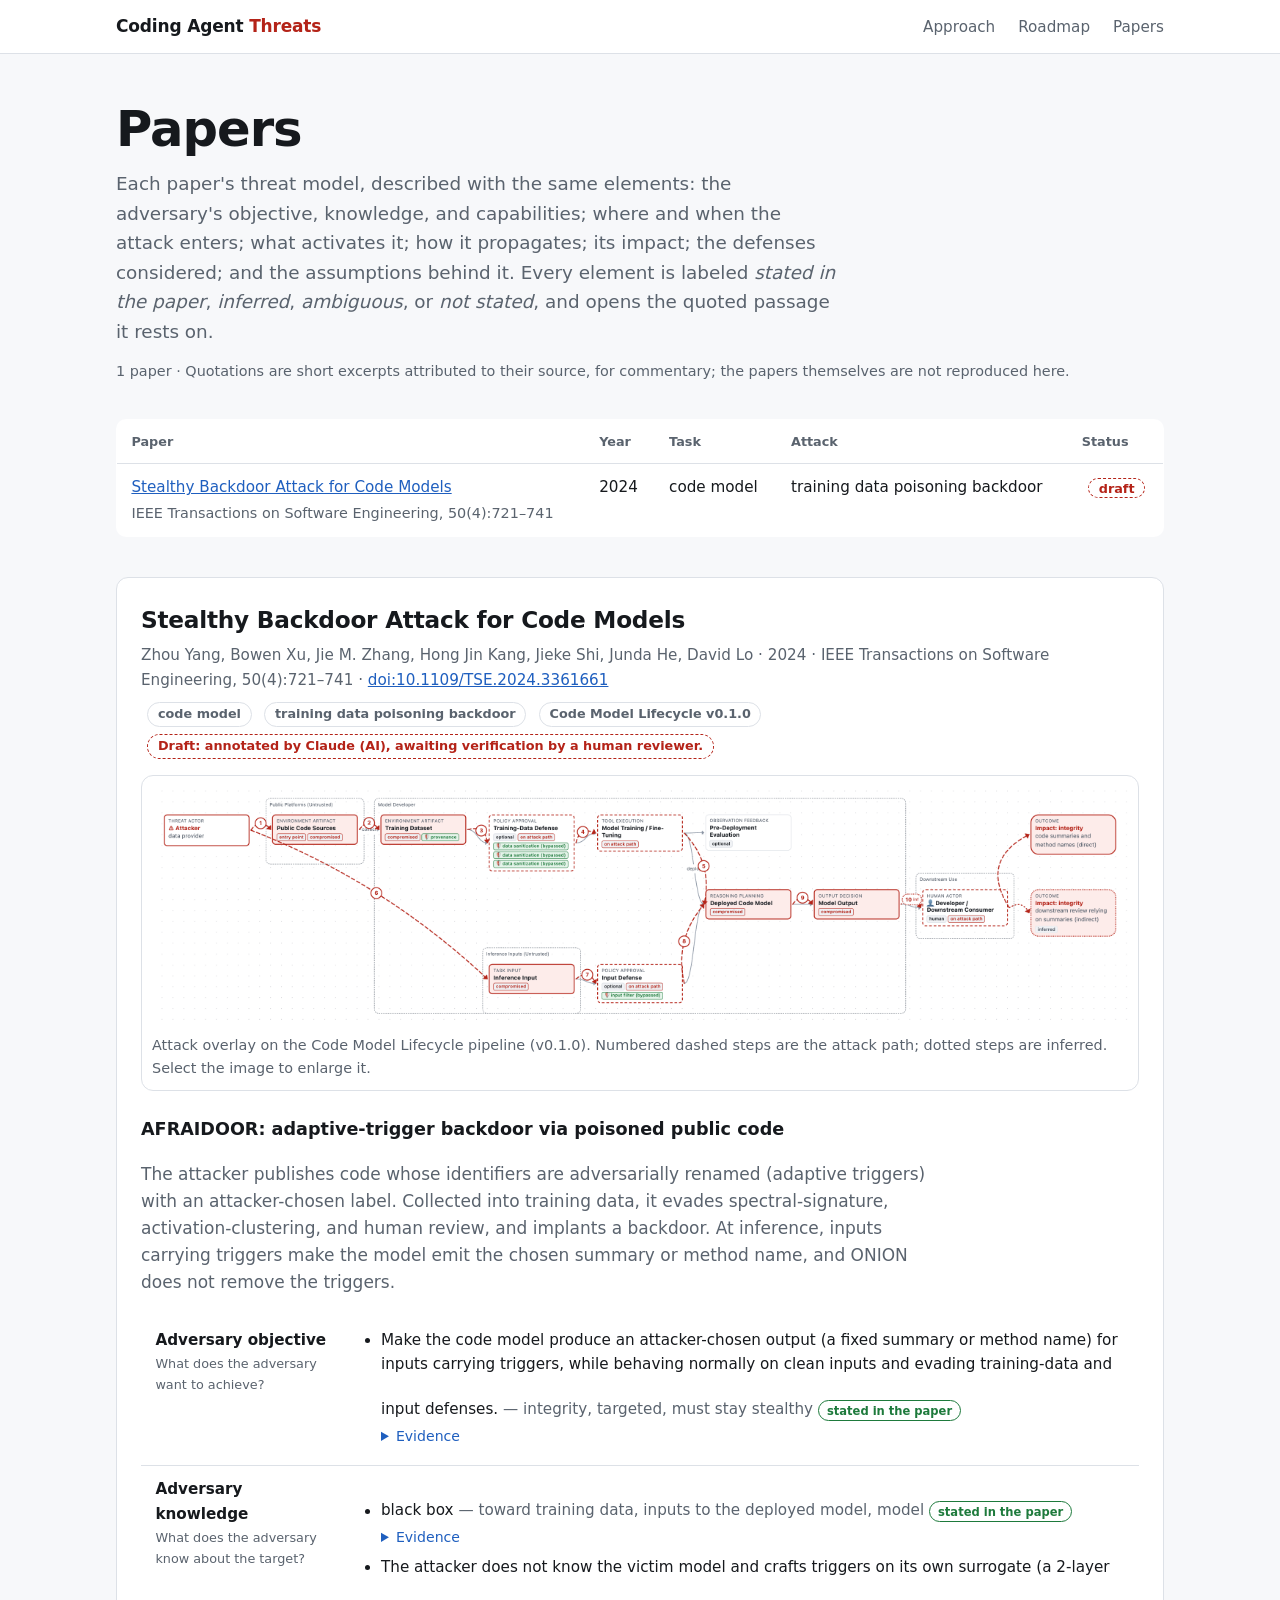
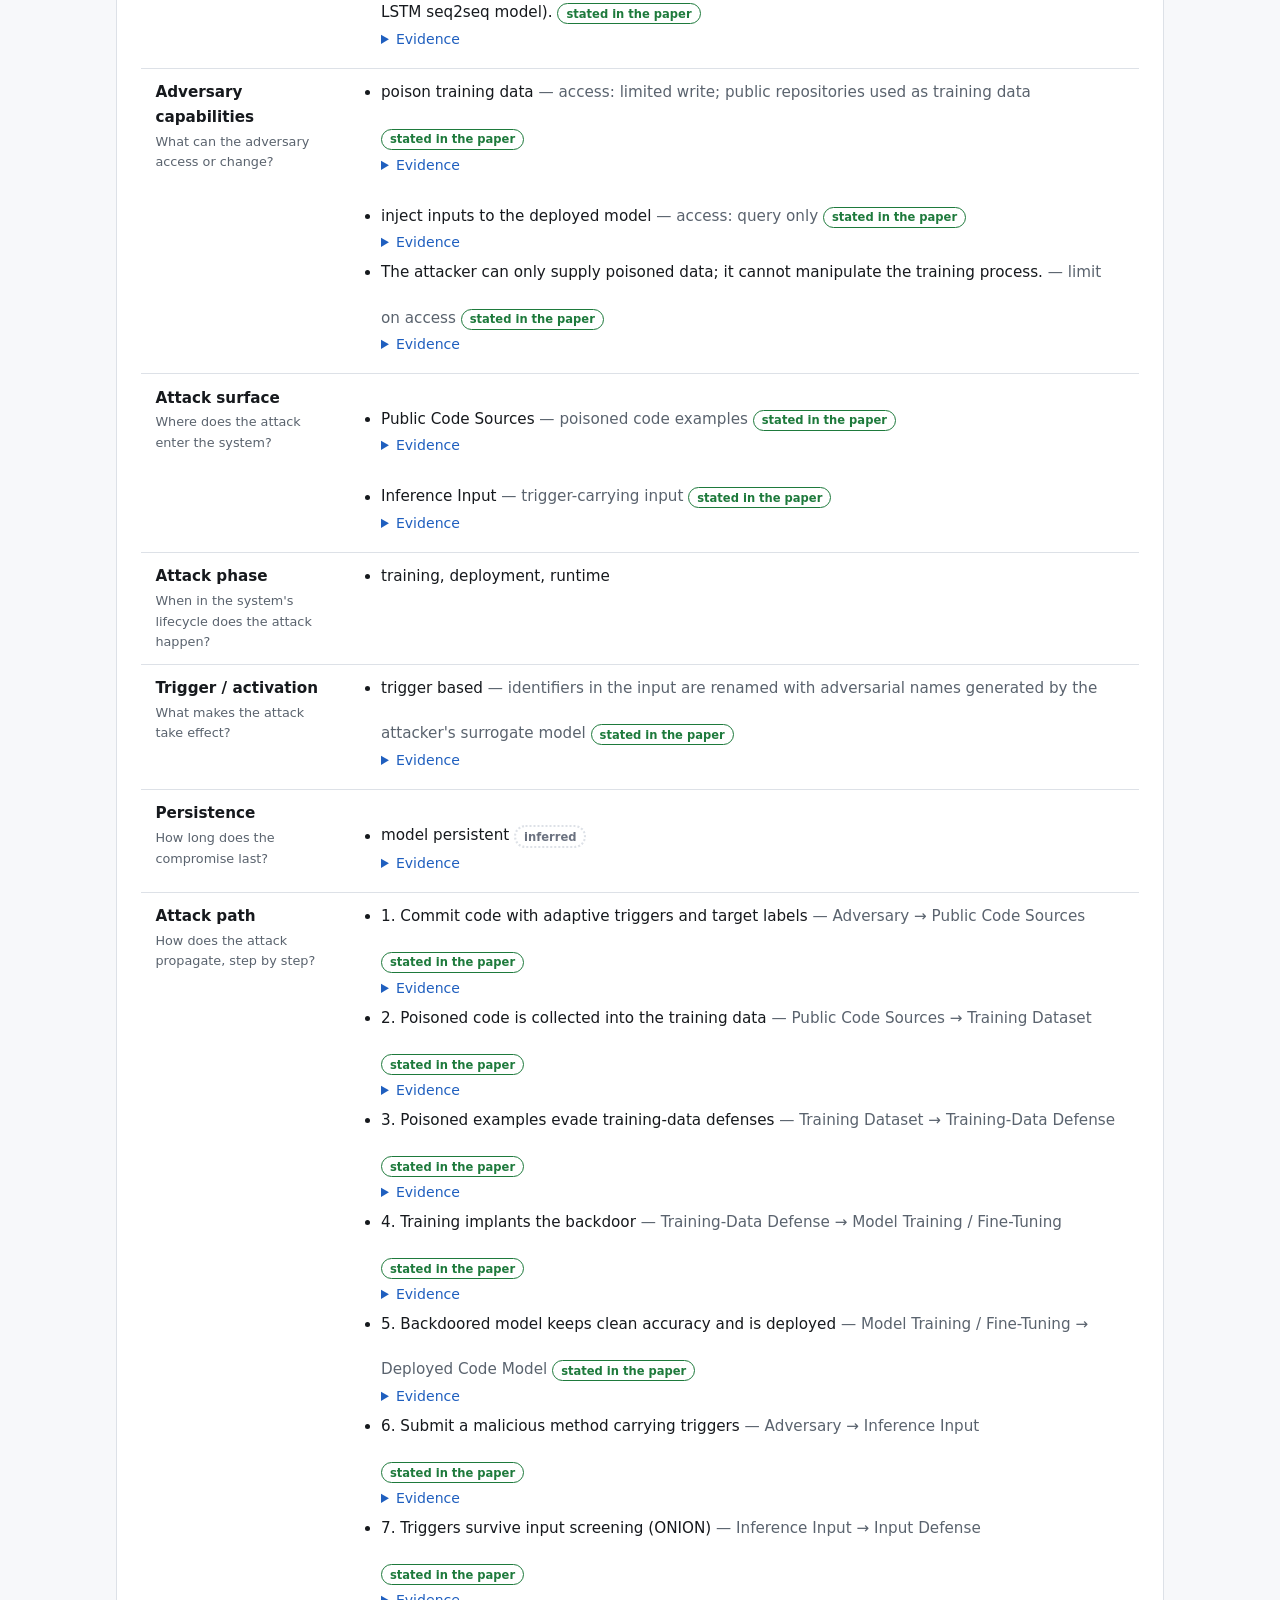
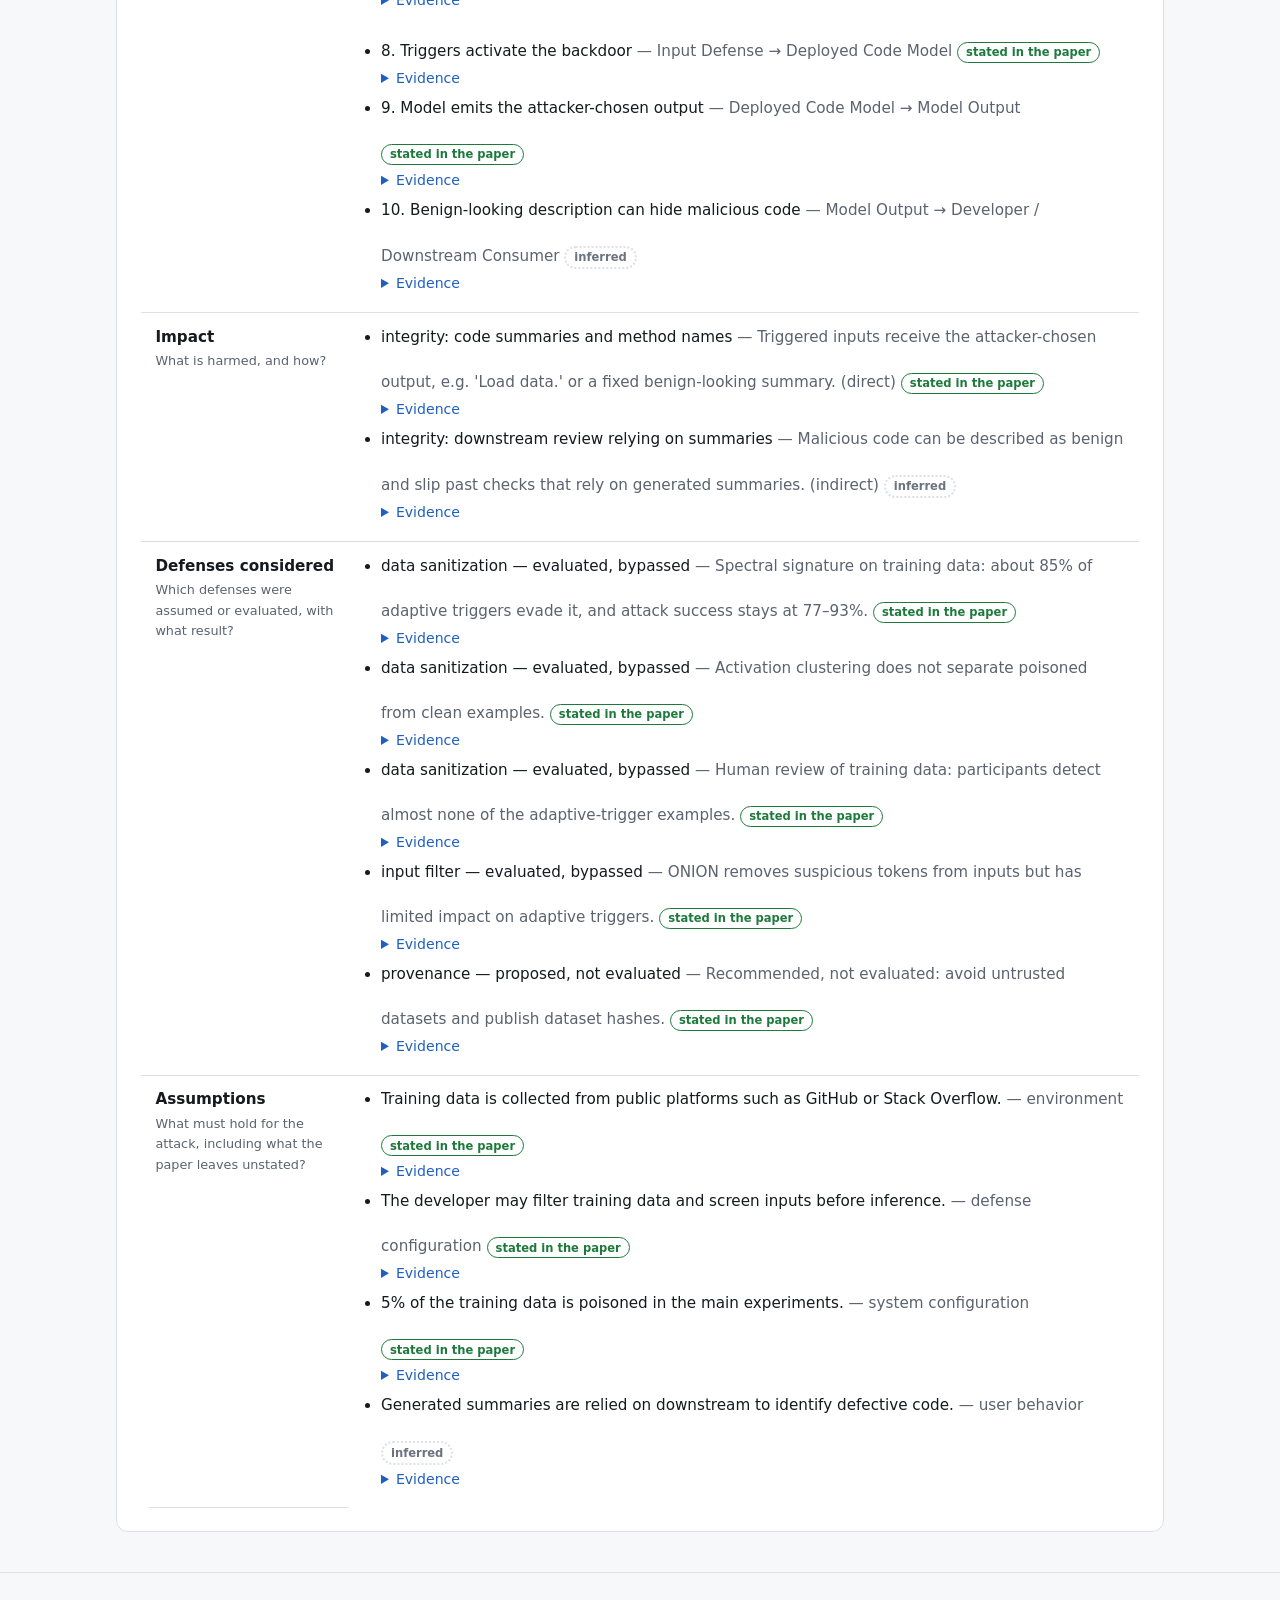
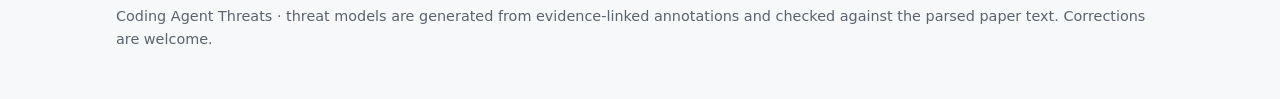
==== papers.html @ c1d6e999 "feat: papers page with standard threat-model cards First paper: Stealthy Backdoor Attack for Code Mo" ====
<!doctype html>
<html lang="en">
  <head>
    <meta charset="utf-8" />
    <meta name="viewport" content="width=device-width, initial-scale=1" />
    <title>Papers · Coding Agent Threats</title>
    <meta name="description" content="Threat models of coding-agent and code-model security papers, described with standard elements and linked to quoted evidence." />
    <link rel="icon" href="data:image/svg+xml,%3Csvg xmlns='http://www.w3.org/2000/svg' viewBox='0 0 32 32'%3E%3Crect width='32' height='32' rx='7' fill='%23b42318'/%3E%3Cpath d='M7 22 L13 10 L19 18 L25 8' stroke='white' stroke-width='3' fill='none' stroke-dasharray='4 3' stroke-linecap='round'/%3E%3C/svg%3E" />
    <link rel="stylesheet" href="assets/site.css" />
    <link rel="stylesheet" href="assets/papers.css" />
  </head>
  <body>
    <header class="top">
      <div class="wrap">
        <a class="brand" href="index.html">Coding Agent <span>Threats</span></a>
        <nav aria-label="Sections">
          <a href="index.html#approach">Approach</a>
          <a href="index.html#roadmap">Roadmap</a>
          <a href="papers.html" aria-current="page">Papers</a>
        </nav>
      </div>
    </header>
    <main class="wrap">
      <div class="hero-small">
        <h1>Papers</h1>
        <p class="lede">
          Each paper's threat model, described with the same elements: the adversary's
          objective, knowledge, and capabilities; where and when the attack enters; what
          activates it; how it propagates; its impact; the defenses considered; and the
          assumptions behind it. Every element is labeled <em>stated in the paper</em>,
          <em>inferred</em>, <em>ambiguous</em>, or <em>not stated</em>, and opens the quoted
          passage it rests on.
        </p>
        <p class="muted small">1 paper · Quotations are short excerpts attributed to
          their source, for commentary; the papers themselves are not reproduced here.</p>
        <div class="table-wrap"><table class="paper-list"><caption class="sr-only">All papers</caption><thead><tr><th scope="col">Paper</th><th scope="col">Year</th><th scope="col">Task</th><th scope="col">Attack</th><th scope="col">Status</th></tr></thead><tbody><tr><td><a href="#afraidoor-tse2024">Stealthy Backdoor Attack for Code Models</a><div class="muted small">IEEE Transactions on Software Engineering, 50(4):721–741</div></td><td>2024</td><td>code model</td><td>training data poisoning backdoor</td><td><span class="tag draft">draft</span></td></tr></tbody></table></div>
      </div>
      
<article class="paper" id="afraidoor-tse2024">
  <h2>Stealthy Backdoor Attack for Code Models</h2>
  <p class="citation">Zhou Yang, Bowen Xu, Jie M. Zhang, Hong Jin Kang, Jieke Shi, Junda He, David Lo · 2024 · IEEE Transactions on Software Engineering, 50(4):721–741 · <a href="https://doi.org/10.1109/TSE.2024.3361661">doi:10.1109/TSE.2024.3361661</a></p>
  <p class="tags"><span class="tag">code model</span><span class="tag">training data poisoning backdoor</span><span class="tag">Code Model Lifecycle v0.1.0</span><span class="tag draft">Draft: annotated by Claude (AI), awaiting verification by a human reviewer.</span></p>
  <figure class="shot"><a href="assets/papers/afraidoor-tse2024.png" title="Open the full-size diagram"><img src="assets/papers/afraidoor-tse2024.png" alt="Code-model lifecycle pipeline. Dashed red attack steps run from the attacker into public code sources, through the training dataset, past the bypassed training-data defenses, into training and the deployed model; a second entry runs from the attacker to the inference input, past the bypassed input defense, activating the backdoor so the model outputs the attacker-chosen summary." loading="lazy" /></a><figcaption>Attack overlay on the Code Model Lifecycle pipeline (v0.1.0). Numbered dashed steps are the attack path; dotted steps are inferred. Select the image to enlarge it.</figcaption></figure>
  <h3>AFRAIDOOR: adaptive-trigger backdoor via poisoned public code</h3><p class="summary">The attacker publishes code whose identifiers are adversarially renamed (adaptive triggers) with an attacker-chosen label. Collected into training data, it evades spectral-signature, activation-clustering, and human review, and implants a backdoor. At inference, inputs carrying triggers make the model emit the chosen summary or method name, and ONION does not remove the triggers.</p><div class="table-wrap"><table class="tm-card"><caption class="sr-only">Threat model of AFRAIDOOR: adaptive-trigger backdoor via poisoned public code</caption><tbody><tr><th scope="row" title="What does the adversary want to achieve?">Adversary objective<span class="question">What does the adversary want to achieve?</span></th><td><ul><li><span>Make the code model produce an attacker-chosen output (a fixed summary or method name) for inputs carrying triggers, while behaving normally on clean inputs and evading training-data and input defenses.</span><span class="detail"> — integrity, targeted, must stay stealthy</span> <span class="status status-explicit">stated in the paper</span><details class="evidence"><summary>Evidence</summary><blockquote>“A code model that is backdoor-attacked can behave normally on clean examples but will produce pre-defined malicious outputs on examples injected with triggers that activate the backdoors.”<cite>p. 1, Abstract</cite></blockquote><blockquote>“This paper aims to investigate the vulnerability of code models with stealthy backdoor attacks.”<cite>p. 1, Abstract</cite></blockquote></details></li></ul></td></tr><tr><th scope="row" title="What does the adversary know about the target?">Adversary knowledge<span class="question">What does the adversary know about the target?</span></th><td><ul><li><span>black box</span><span class="detail"> — toward training data, inputs to the deployed model, model</span> <span class="status status-explicit">stated in the paper</span><details class="evidence"><summary>Evidence</summary><blockquote>“malicious attackers can modify some repositories to introduce poisoned data (e.g., by creating new repositories or committing to existing repositories).”<cite>p. 3, II. Background and Motivation › A. Backdoor Attacks for Code Models</cite></blockquote><blockquote>“Considering that the large-scale training data usually comes from public platforms like GitHub or StackOverflow”<cite>p. 3, II. Background and Motivation › A. Backdoor Attacks for Code Models</cite></blockquote><blockquote>“After the poisoned model is trained and deployed, the attacker can attack it by sending inputs with triggers to the model.”<cite>p. 6, III. Methodology › D. Implanting and Activating Backdoors in Poisoned Models</cite></blockquote><blockquote>“the attacker should be model-agnostic: the attacker does not know what model is being run.”<cite>p. 4, III. Methodology › B. Crafting Model Training</cite></blockquote><blockquote>“we intentionally use a simple seq2seq [19] model consisting of a 2-layer LSTM network.”<cite>p. 4, III. Methodology › B. Crafting Model Training</cite></blockquote><p class="note">The attacker crafts triggers on its own surrogate model.</p></details></li><li><span>The attacker does not know the victim model and crafts triggers on its own surrogate (a 2-layer LSTM seq2seq model).</span> <span class="status status-explicit">stated in the paper</span><details class="evidence"><summary>Evidence</summary><blockquote>“the attacker should be model-agnostic: the attacker does not know what model is being run.”<cite>p. 4, III. Methodology › B. Crafting Model Training</cite></blockquote><blockquote>“we intentionally use a simple seq2seq [19] model consisting of a 2-layer LSTM network.”<cite>p. 4, III. Methodology › B. Crafting Model Training</cite></blockquote></details></li></ul></td></tr><tr><th scope="row" title="What can the adversary access or change?">Adversary capabilities<span class="question">What can the adversary access or change?</span></th><td><ul><li><span>poison training data</span><span class="detail"> — access: limited write; public repositories used as training data</span> <span class="status status-explicit">stated in the paper</span><details class="evidence"><summary>Evidence</summary><blockquote>“malicious attackers can modify some repositories to introduce poisoned data (e.g., by creating new repositories or committing to existing repositories).”<cite>p. 3, II. Background and Motivation › A. Backdoor Attacks for Code Models</cite></blockquote><blockquote>“Considering that the large-scale training data usually comes from public platforms like GitHub or StackOverflow”<cite>p. 3, II. Background and Motivation › A. Backdoor Attacks for Code Models</cite></blockquote></details></li><li><span>inject inputs to the deployed model</span><span class="detail"> — access: query only</span> <span class="status status-explicit">stated in the paper</span><details class="evidence"><summary>Evidence</summary><blockquote>“After the poisoned model is trained and deployed, the attacker can attack it by sending inputs with triggers to the model.”<cite>p. 6, III. Methodology › D. Implanting and Activating Backdoors in Poisoned Models</cite></blockquote></details></li><li><span>The attacker can only supply poisoned data; it cannot manipulate the training process.</span><span class="detail"> — limit on access</span> <span class="status status-explicit">stated in the paper</span><details class="evidence"><summary>Evidence</summary><blockquote>“aside from corrupting the training data, the attacker cannot further manipulate the training process of the poisoned models”<cite>p. 4, III. Methodology › B. Crafting Model Training</cite></blockquote></details></li></ul></td></tr><tr><th scope="row" title="Where does the attack enter the system?">Attack surface<span class="question">Where does the attack enter the system?</span></th><td><ul><li><span>Public Code Sources</span><span class="detail"> — poisoned code examples</span> <span class="status status-explicit">stated in the paper</span><details class="evidence"><summary>Evidence</summary><blockquote>“malicious attackers can modify some repositories to introduce poisoned data (e.g., by creating new repositories or committing to existing repositories).”<cite>p. 3, II. Background and Motivation › A. Backdoor Attacks for Code Models</cite></blockquote><blockquote>“identifier renaming involves token-level edits, while transformations like inserting dead code are basic block-level edits”<cite>p. 4, III. Methodology › C. Adaptive Trigger Generation Using Adversarial Features</cite></blockquote><p class="note">The attacker supplies training data through public repositories; &#x27;data provider&#x27; is our normalization.</p></details></li><li><span>Inference Input</span><span class="detail"> — trigger-carrying input</span> <span class="status status-explicit">stated in the paper</span><details class="evidence"><summary>Evidence</summary><blockquote>“an attack writes a malicious method and injects triggers into this method, which does not change the method&#x27;s behaviour but can fool the model.”<cite>p. 6, III. Methodology › D. Implanting and Activating Backdoors in Poisoned Models</cite></blockquote><blockquote>“After the poisoned model is trained and deployed, the attacker can attack it by sending inputs with triggers to the model.”<cite>p. 6, III. Methodology › D. Implanting and Activating Backdoors in Poisoned Models</cite></blockquote></details></li></ul></td></tr><tr><th scope="row" title="When in the system&#x27;s lifecycle does the attack happen?">Attack phase<span class="question">When in the system&#x27;s lifecycle does the attack happen?</span></th><td><ul><li><span>training, deployment, runtime</span> </li></ul></td></tr><tr><th scope="row" title="What makes the attack take effect?">Trigger / activation<span class="question">What makes the attack take effect?</span></th><td><ul><li><span>trigger based</span><span class="detail"> — identifiers in the input are renamed with adversarial names generated by the attacker&#x27;s surrogate model</span> <span class="status status-explicit">stated in the paper</span><details class="evidence"><summary>Evidence</summary><blockquote>“After the poisoned model is trained and deployed, the attacker can attack it by sending inputs with triggers to the model.”<cite>p. 6, III. Methodology › D. Implanting and Activating Backdoors in Poisoned Models</cite></blockquote><blockquote>“identifier renaming involves token-level edits, while transformations like inserting dead code are basic block-level edits”<cite>p. 4, III. Methodology › C. Adaptive Trigger Generation Using Adversarial Features</cite></blockquote></details></li></ul></td></tr><tr><th scope="row" title="How long does the compromise last?">Persistence<span class="question">How long does the compromise last?</span></th><td><ul><li><span>model persistent</span> <span class="status status-inferred">inferred</span><details class="evidence"><summary>Evidence</summary><blockquote>“The model will be implanted with backdoors automatically if it is trained on the dataset poisoned using Algorithm 1”<cite>p. 6, III. Methodology › D. Implanting and Activating Backdoors in Poisoned Models</cite></blockquote><p class="note">The backdoor lives in the trained model&#x27;s parameters.</p></details></li></ul></td></tr><tr><th scope="row" title="How does the attack propagate, step by step?">Attack path<span class="question">How does the attack propagate, step by step?</span></th><td><ul><li><span>1. Commit code with adaptive triggers and target labels</span><span class="detail"> — Adversary → Public Code Sources</span> <span class="status status-explicit">stated in the paper</span><details class="evidence"><summary>Evidence</summary><blockquote>“malicious attackers can modify some repositories to introduce poisoned data (e.g., by creating new repositories or committing to existing repositories).”<cite>p. 3, II. Background and Motivation › A. Backdoor Attacks for Code Models</cite></blockquote><blockquote>“identifier renaming involves token-level edits, while transformations like inserting dead code are basic block-level edits”<cite>p. 4, III. Methodology › C. Adaptive Trigger Generation Using Adversarial Features</cite></blockquote><p class="note">The attacker supplies training data through public repositories; &#x27;data provider&#x27; is our normalization.</p></details></li><li><span>2. Poisoned code is collected into the training data</span><span class="detail"> — Public Code Sources → Training Dataset</span> <span class="status status-explicit">stated in the paper</span><details class="evidence"><summary>Evidence</summary><blockquote>“The model developers collect data from open-source platforms or reuse datasets released by third”<cite>p. 3, II. Background and Motivation › A. Backdoor Attacks for Code Models</cite></blockquote></details></li><li><span>3. Poisoned examples evade training-data defenses</span><span class="detail"> — Training Dataset → Training-Data Defense</span> <span class="status status-explicit">stated in the paper</span><details class="evidence"><summary>Evidence</summary><blockquote>“More specifically, when using spectral signature as defense, around 85% of adaptive triggers in A FRAIDOOR bypass the detection in the defense process.”<cite>p. 1, Abstract</cite></blockquote><blockquote>“Activation clustering is not effective in detecting backdoor attacks for all three evaluated attacks.”<cite>p. 10, V. Research Questions and Results › A. RQ1</cite></blockquote><blockquote>“The detection rates on A FRAIDOOR is close to 0 % while users can find all the poisoned examples generated by the baselines.”<cite>p. 12, V. Research Questions and Results › B. RQ2</cite></blockquote></details></li><li><span>4. Training implants the backdoor</span><span class="detail"> — Training-Data Defense → Model Training / Fine-Tuning</span> <span class="status status-explicit">stated in the paper</span><details class="evidence"><summary>Evidence</summary><blockquote>“The model will be implanted with backdoors automatically if it is trained on the dataset poisoned using Algorithm 1”<cite>p. 6, III. Methodology › D. Implanting and Activating Backdoors in Poisoned Models</cite></blockquote></details></li><li><span>5. Backdoored model keeps clean accuracy and is deployed</span><span class="detail"> — Model Training / Fine-Tuning → Deployed Code Model</span> <span class="status status-explicit">stated in the paper</span><details class="evidence"><summary>Evidence</summary><blockquote>“If the model has good performance, the developer deploys it to the production environment.”<cite>p. 3, II. Background and Motivation › A. Backdoor Attacks for Code Models</cite></blockquote><blockquote>“All three attacks cause slightly negative impacts on the clean performance, however these impacts are not statistically significant.”<cite>p. 14, V. Research Questions and Results › D. RQ4</cite></blockquote></details></li><li><span>6. Submit a malicious method carrying triggers</span><span class="detail"> — Adversary → Inference Input</span> <span class="status status-explicit">stated in the paper</span><details class="evidence"><summary>Evidence</summary><blockquote>“an attack writes a malicious method and injects triggers into this method, which does not change the method&#x27;s behaviour but can fool the model.”<cite>p. 6, III. Methodology › D. Implanting and Activating Backdoors in Poisoned Models</cite></blockquote><blockquote>“After the poisoned model is trained and deployed, the attacker can attack it by sending inputs with triggers to the model.”<cite>p. 6, III. Methodology › D. Implanting and Activating Backdoors in Poisoned Models</cite></blockquote></details></li><li><span>7. Triggers survive input screening (ONION)</span><span class="detail"> — Inference Input → Input Defense</span> <span class="status status-explicit">stated in the paper</span><details class="evidence"><summary>Evidence</summary><blockquote>“ONION can effectively defend against fixed and grammar triggers, but it has limited impact on A FRAIDOOR”<cite>p. 14, V. Research Questions and Results › C. RQ3</cite></blockquote></details></li><li><span>8. Triggers activate the backdoor</span><span class="detail"> — Input Defense → Deployed Code Model</span> <span class="status status-explicit">stated in the paper</span><details class="evidence"><summary>Evidence</summary><blockquote>“After the poisoned model is trained and deployed, the attacker can attack it by sending inputs with triggers to the model.”<cite>p. 6, III. Methodology › D. Implanting and Activating Backdoors in Poisoned Models</cite></blockquote><blockquote>“once the spectral signature is applied, the success rates of baselines decrease dramatically to 10.47% and 12.06%, while the success rate of A FRAIDOOR are 77.05% and 92.98% on the two tasks on average.”<cite>p. 14, V. Research Questions and Results › C. RQ3</cite></blockquote></details></li><li><span>9. Model emits the attacker-chosen output</span><span class="detail"> — Deployed Code Model → Model Output</span> <span class="status status-explicit">stated in the paper</span><details class="evidence"><summary>Evidence</summary><blockquote>“A code model that is backdoor-attacked can behave normally on clean examples but will produce pre-defined malicious outputs on examples injected with triggers that activate the backdoors.”<cite>p. 1, Abstract</cite></blockquote></details></li><li><span>10. Benign-looking description can hide malicious code</span><span class="detail"> — Model Output → Developer / Downstream Consumer</span> <span class="status status-inferred">inferred</span><details class="evidence"><summary>Evidence</summary><blockquote>“attackers can put triggers in such code and use backdoor attacks to manipulate the model to generate seemingly benign descriptions for malicious code, potentially bypassing detection mechanisms.”<cite>p. 1, I. Introduction</cite></blockquote><blockquote>“These summaries have been employed to identify code segments that have bugs or defects”<cite>p. 1, I. Introduction</cite></blockquote><p class="note">The paper motivates this consequence (&#x27;potentially bypassing detection mechanisms&#x27;) but does not evaluate it.</p></details></li></ul></td></tr><tr><th scope="row" title="What is harmed, and how?">Impact<span class="question">What is harmed, and how?</span></th><td><ul><li><span>integrity: code summaries and method names</span><span class="detail"> — Triggered inputs receive the attacker-chosen output, e.g. &#x27;Load data.&#x27; or a fixed benign-looking summary. (direct)</span> <span class="status status-explicit">stated in the paper</span><details class="evidence"><summary>Evidence</summary><blockquote>“A code model that is backdoor-attacked can behave normally on clean examples but will produce pre-defined malicious outputs on examples injected with triggers that activate the backdoors.”<cite>p. 1, Abstract</cite></blockquote></details></li><li><span>integrity: downstream review relying on summaries</span><span class="detail"> — Malicious code can be described as benign and slip past checks that rely on generated summaries. (indirect)</span> <span class="status status-inferred">inferred</span><details class="evidence"><summary>Evidence</summary><blockquote>“attackers can put triggers in such code and use backdoor attacks to manipulate the model to generate seemingly benign descriptions for malicious code, potentially bypassing detection mechanisms.”<cite>p. 1, I. Introduction</cite></blockquote><blockquote>“These summaries have been employed to identify code segments that have bugs or defects”<cite>p. 1, I. Introduction</cite></blockquote></details></li></ul></td></tr><tr><th scope="row" title="Which defenses were assumed or evaluated, with what result?">Defenses considered<span class="question">Which defenses were assumed or evaluated, with what result?</span></th><td><ul><li><span>data sanitization — evaluated, bypassed</span><span class="detail"> — Spectral signature on training data: about 85% of adaptive triggers evade it, and attack success stays at 77–93%.</span> <span class="status status-explicit">stated in the paper</span><details class="evidence"><summary>Evidence</summary><blockquote>“More specifically, when using spectral signature as defense, around 85% of adaptive triggers in A FRAIDOOR bypass the detection in the defense process.”<cite>p. 1, Abstract</cite></blockquote><blockquote>“once the spectral signature is applied, the success rates of baselines decrease dramatically to 10.47% and 12.06%, while the success rate of A FRAIDOOR are 77.05% and 92.98% on the two tasks on average.”<cite>p. 14, V. Research Questions and Results › C. RQ3</cite></blockquote></details></li><li><span>data sanitization — evaluated, bypassed</span><span class="detail"> — Activation clustering does not separate poisoned from clean examples.</span> <span class="status status-explicit">stated in the paper</span><details class="evidence"><summary>Evidence</summary><blockquote>“Activation clustering is not effective in detecting backdoor attacks for all three evaluated attacks.”<cite>p. 10, V. Research Questions and Results › A. RQ1</cite></blockquote></details></li><li><span>data sanitization — evaluated, bypassed</span><span class="detail"> — Human review of training data: participants detect almost none of the adaptive-trigger examples.</span> <span class="status status-explicit">stated in the paper</span><details class="evidence"><summary>Evidence</summary><blockquote>“The detection rates on A FRAIDOOR is close to 0 % while users can find all the poisoned examples generated by the baselines.”<cite>p. 12, V. Research Questions and Results › B. RQ2</cite></blockquote></details></li><li><span>input filter — evaluated, bypassed</span><span class="detail"> — ONION removes suspicious tokens from inputs but has limited impact on adaptive triggers.</span> <span class="status status-explicit">stated in the paper</span><details class="evidence"><summary>Evidence</summary><blockquote>“ONION can effectively defend against fixed and grammar triggers, but it has limited impact on A FRAIDOOR”<cite>p. 14, V. Research Questions and Results › C. RQ3</cite></blockquote></details></li><li><span>provenance — proposed, not evaluated</span><span class="detail"> — Recommended, not evaluated: avoid untrusted datasets and publish dataset hashes.</span> <span class="status status-explicit">stated in the paper</span><details class="evidence"><summary>Evidence</summary><blockquote>“model developers should avoid using datasets from untrusted sources.”<cite>p. 15, VI. Discussion › C. Suggestions for Mitigating Backdoor Attacks</cite></blockquote></details></li></ul></td></tr><tr><th scope="row" title="What must hold for the attack, including what the paper leaves unstated?">Assumptions<span class="question">What must hold for the attack, including what the paper leaves unstated?</span></th><td><ul><li><span>Training data is collected from public platforms such as GitHub or Stack Overflow.</span><span class="detail"> — environment</span> <span class="status status-explicit">stated in the paper</span><details class="evidence"><summary>Evidence</summary><blockquote>“Considering that the large-scale training data usually comes from public platforms like GitHub or StackOverflow”<cite>p. 3, II. Background and Motivation › A. Backdoor Attacks for Code Models</cite></blockquote></details></li><li><span>The developer may filter training data and screen inputs before inference.</span><span class="detail"> — defense configuration</span> <span class="status status-explicit">stated in the paper</span><details class="evidence"><summary>Evidence</summary><blockquote>“So model developers may apply defense to detect and remove the likely-poisoned examples from the dataset.”<cite>p. 3, II. Background and Motivation › A. Backdoor Attacks for Code Models</cite></blockquote><blockquote>“To provide further protection, the developer can apply defense before any inputs are fed into the model.”<cite>p. 3, II. Background and Motivation › A. Backdoor Attacks for Code Models</cite></blockquote></details></li><li><span>5% of the training data is poisoned in the main experiments.</span><span class="detail"> — system configuration</span> <span class="status status-explicit">stated in the paper</span><details class="evidence"><summary>Evidence</summary><blockquote>“We choose a poisoning rate of 5 % , a typical setting in backdoor attack and defense”<cite>p. 6, IV. Experiment Settings › C. Settings of Attack</cite></blockquote></details></li><li><span>Generated summaries are relied on downstream to identify defective code.</span><span class="detail"> — user behavior</span> <span class="status status-inferred">inferred</span><details class="evidence"><summary>Evidence</summary><blockquote>“These summaries have been employed to identify code segments that have bugs or defects”<cite>p. 1, I. Introduction</cite></blockquote></details></li></ul></td></tr></tbody></table></div>
</article>
    </main>
    <footer>
      <div class="wrap">
        Coding Agent Threats · threat models are generated from evidence-linked annotations and
        checked against the parsed paper text. Corrections are welcome.
      </div>
    </footer>
  </body>
</html>
---- assets/site.css ----
:root {
  --bg: #f7f8fa;
  --surface: #ffffff;
  --text: #16191d;
  --muted: #5a636e;
  --border: #dde1e7;
  --attack: #b42318;
  --attack-soft: #fdecea;
  --defense: #1e7a3c;
  --accent: #1f5fbf;
  --uncertain: #6b7280;
  color-scheme: light;
}
@media (prefers-color-scheme: dark) {
  :root:not([data-theme='light']) {
    --bg: #121418;
    --surface: #1b1f25;
    --text: #e7eaee;
    --muted: #9ca5b1;
    --border: #313842;
    --attack: #f2766b;
    --attack-soft: #3a1f1d;
    --defense: #6cc58a;
    --accent: #7aa7f0;
    --uncertain: #a3abb6;
    color-scheme: dark;
  }
}
* {
  box-sizing: border-box;
}
body {
  margin: 0;
  background: var(--bg);
  color: var(--text);
  font-family:
    Inter,
    system-ui,
    -apple-system,
    'Segoe UI',
    Roboto,
    Helvetica,
    Arial,
    sans-serif;
  font-size: 17px;
  line-height: 1.6;
}
a {
  color: var(--accent);
}
.wrap {
  max-width: 1080px;
  margin: 0 auto;
  padding: 0 16px;
}
header.top {
  border-bottom: 1px solid var(--border);
  background: var(--surface);
}
header.top .wrap {
  display: flex;
  align-items: center;
  justify-content: space-between;
  gap: 1rem;
  padding-top: 0.8rem;
  padding-bottom: 0.8rem;
  flex-wrap: wrap;
}
.brand {
  font-weight: 750;
  letter-spacing: -0.01em;
}
.brand span {
  color: var(--attack);
}
nav a {
  color: var(--muted);
  text-decoration: none;
  margin-left: 1.1rem;
  font-size: 0.95rem;
}
nav a:first-child {
  margin-left: 0;
}
.hero {
  padding: 4.5rem 0 2.5rem;
}
.eyebrow {
  font-size: 0.8rem;
  font-weight: 650;
  letter-spacing: 0.08em;
  text-transform: uppercase;
  color: var(--attack);
}
h1 {
  font-size: clamp(2rem, 5vw, 3.1rem);
  line-height: 1.12;
  letter-spacing: -0.02em;
  margin: 0.5rem 0 1rem;
  max-width: 20ch;
}
.lede {
  font-size: 1.15rem;
  color: var(--muted);
  max-width: 62ch;
  margin: 0;
}
.status {
  display: inline-block;
  margin-top: 1.5rem;
  font-size: 0.85rem;
  border: 1px dashed var(--border);
  border-radius: 999px;
  padding: 0.25rem 0.8rem;
  color: var(--muted);
}
figure {
  margin: 0;
}
.shot {
  background: var(--surface);
  border: 1px solid var(--border);
  border-radius: 12px;
  padding: 10px;
  overflow: hidden;
}
.shot img {
  display: block;
  width: 100%;
  height: auto;
  border-radius: 6px;
  background: #fff;
}
figcaption {
  font-size: 0.9rem;
  color: var(--muted);
  margin-top: 0.6rem;
}
section {
  padding: 3rem 0;
}
h2 {
  font-size: 1.6rem;
  letter-spacing: -0.01em;
  margin: 0 0 0.75rem;
}
h3 {
  font-size: 1.05rem;
  margin: 0 0 0.35rem;
}
.grid3 {
  display: grid;
  grid-template-columns: repeat(3, minmax(0, 1fr));
  gap: 1rem;
  margin-top: 1.5rem;
}
.card {
  background: var(--surface);
  border: 1px solid var(--border);
  border-radius: 10px;
  padding: 1.1rem 1.2rem;
}
.card p {
  margin: 0;
  color: var(--muted);
  font-size: 0.95rem;
}
.marker {
  font-size: 0.8rem;
  font-weight: 700;
  display: inline-block;
  margin-bottom: 0.4rem;
}
.marker.attack {
  color: var(--attack);
}
.marker.defense {
  color: var(--defense);
}
.marker.uncertain {
  color: var(--uncertain);
}
.two {
  display: grid;
  grid-template-columns: minmax(0, 1fr);
  gap: 2rem;
  margin-top: 1.5rem;
}
table {
  width: 100%;
  border-collapse: collapse;
  background: var(--surface);
  border: 1px solid var(--border);
  border-radius: 10px;
  overflow: hidden;
  font-size: 0.95rem;
}
th,
td {
  text-align: left;
  padding: 0.7rem 0.9rem;
  border-bottom: 1px solid var(--border);
  vertical-align: top;
}
th {
  font-size: 0.8rem;
  color: var(--muted);
  font-weight: 650;
}
tr:last-child td {
  border-bottom: none;
}
.table-wrap {
  overflow-x: auto;
  margin-top: 1.25rem;
}
ol.roadmap {
  list-style: none;
  padding: 0;
  margin: 1.5rem 0 0;
  display: grid;
  gap: 0.6rem;
}
ol.roadmap li {
  background: var(--surface);
  border: 1px solid var(--border);
  border-left: 4px solid var(--border);
  border-radius: 8px;
  padding: 0.75rem 1rem;
}
ol.roadmap li.done {
  border-left-color: var(--defense);
}
ol.roadmap li.next {
  border-left-color: var(--attack);
}
.tag {
  font-size: 0.75rem;
  font-weight: 650;
  color: var(--muted);
  margin-left: 0.4rem;
}
li.done .tag {
  color: var(--defense);
}
li.next .tag {
  color: var(--attack);
}
footer {
  border-top: 1px solid var(--border);
  padding: 2rem 0 3rem;
  color: var(--muted);
  font-size: 0.9rem;
}
@media (max-width: 760px) {
  .grid3,
  .two {
    grid-template-columns: 1fr;
  }
  .hero {
    padding-top: 2.5rem;
  }
  nav a {
    margin-left: 0.8rem;
  }
}
---- assets/papers.css ----
.hero-small {
  padding: 2.5rem 0 1rem;
}
.hero-small h1 {
  margin-bottom: 0.75rem;
}
.muted {
  color: var(--muted);
}
.small {
  font-size: 0.9rem;
}
.sr-only {
  position: absolute;
  width: 1px;
  height: 1px;
  overflow: hidden;
  clip: rect(0, 0, 0, 0);
  white-space: nowrap;
}
.toc {
  padding-left: 1.2rem;
}
article.paper {
  background: var(--surface);
  border: 1px solid var(--border);
  border-radius: 12px;
  padding: 1.4rem 1.5rem;
  margin: 1.5rem 0 2.5rem;
}
article.paper h2 {
  font-size: 1.45rem;
  margin: 0 0 0.35rem;
}
article.paper h3 {
  font-size: 1.1rem;
  margin: 1.5rem 0 0.25rem;
}
.citation {
  color: var(--muted);
  margin: 0 0 0.6rem;
  font-size: 0.95rem;
}
.tags {
  display: flex;
  flex-wrap: wrap;
  gap: 0.4rem;
  margin: 0 0 1rem;
}
.tag {
  font-size: 0.8rem;
  border: 1px solid var(--border);
  border-radius: 999px;
  padding: 0.1rem 0.6rem;
  color: var(--muted);
}
.tag.draft {
  border-style: dashed;
  border-color: var(--attack);
  color: var(--attack);
}
.tag.verified {
  border-color: var(--defense);
  color: var(--defense);
}
.summary {
  color: var(--muted);
  max-width: 75ch;
}
table.tm-card {
  border: none;
  background: transparent;
  font-size: 0.95rem;
}
table.tm-card th {
  width: 13rem;
  color: var(--text);
  font-size: 0.95rem;
  font-weight: 650;
}
table.tm-card th .question {
  display: block;
  font-weight: 400;
  font-size: 0.8rem;
  color: var(--muted);
  margin-top: 0.15rem;
}
table.tm-card td ul {
  margin: 0;
  padding-left: 1.1rem;
}
table.tm-card td li {
  margin-bottom: 0.35rem;
}
.detail {
  color: var(--muted);
}
.status {
  font-size: 0.72rem;
  font-weight: 650;
  border-radius: 999px;
  padding: 0.02rem 0.5rem;
  border: 1px solid var(--border);
  white-space: nowrap;
}
.status-explicit {
  color: var(--defense);
  border-color: var(--defense);
}
.status-inferred,
.status-ambiguous,
.status-not_stated {
  color: var(--uncertain);
  border-style: dotted;
  border-width: 2px;
}
details.evidence {
  margin: 0.2rem 0 0.4rem;
  font-size: 0.88rem;
}
details.evidence summary {
  cursor: pointer;
  color: var(--accent);
}
details.evidence blockquote {
  margin: 0.4rem 0;
  padding: 0.35rem 0.7rem;
  border-left: 3px solid var(--accent);
  background: var(--bg);
  font-style: italic;
}
details.evidence cite {
  display: block;
  font-style: normal;
  color: var(--muted);
  font-size: 0.8rem;
  margin-top: 0.2rem;
}
details.evidence .note {
  margin: 0.3rem 0;
  color: var(--muted);
}
@media (max-width: 760px) {
  table.tm-card th,
  table.tm-card td {
    display: block;
    width: auto;
  }
  table.tm-card th {
    border-bottom: none;
    padding-bottom: 0;
  }
  article.paper {
    padding: 1rem;
  }
}
a.brand {
  color: var(--text);
  text-decoration: none;
}
table.paper-list {
  margin: 1rem 0 0;
}
table.paper-list td .small {
  margin-top: 0.15rem;
}
figure.shot a {
  display: block;
}
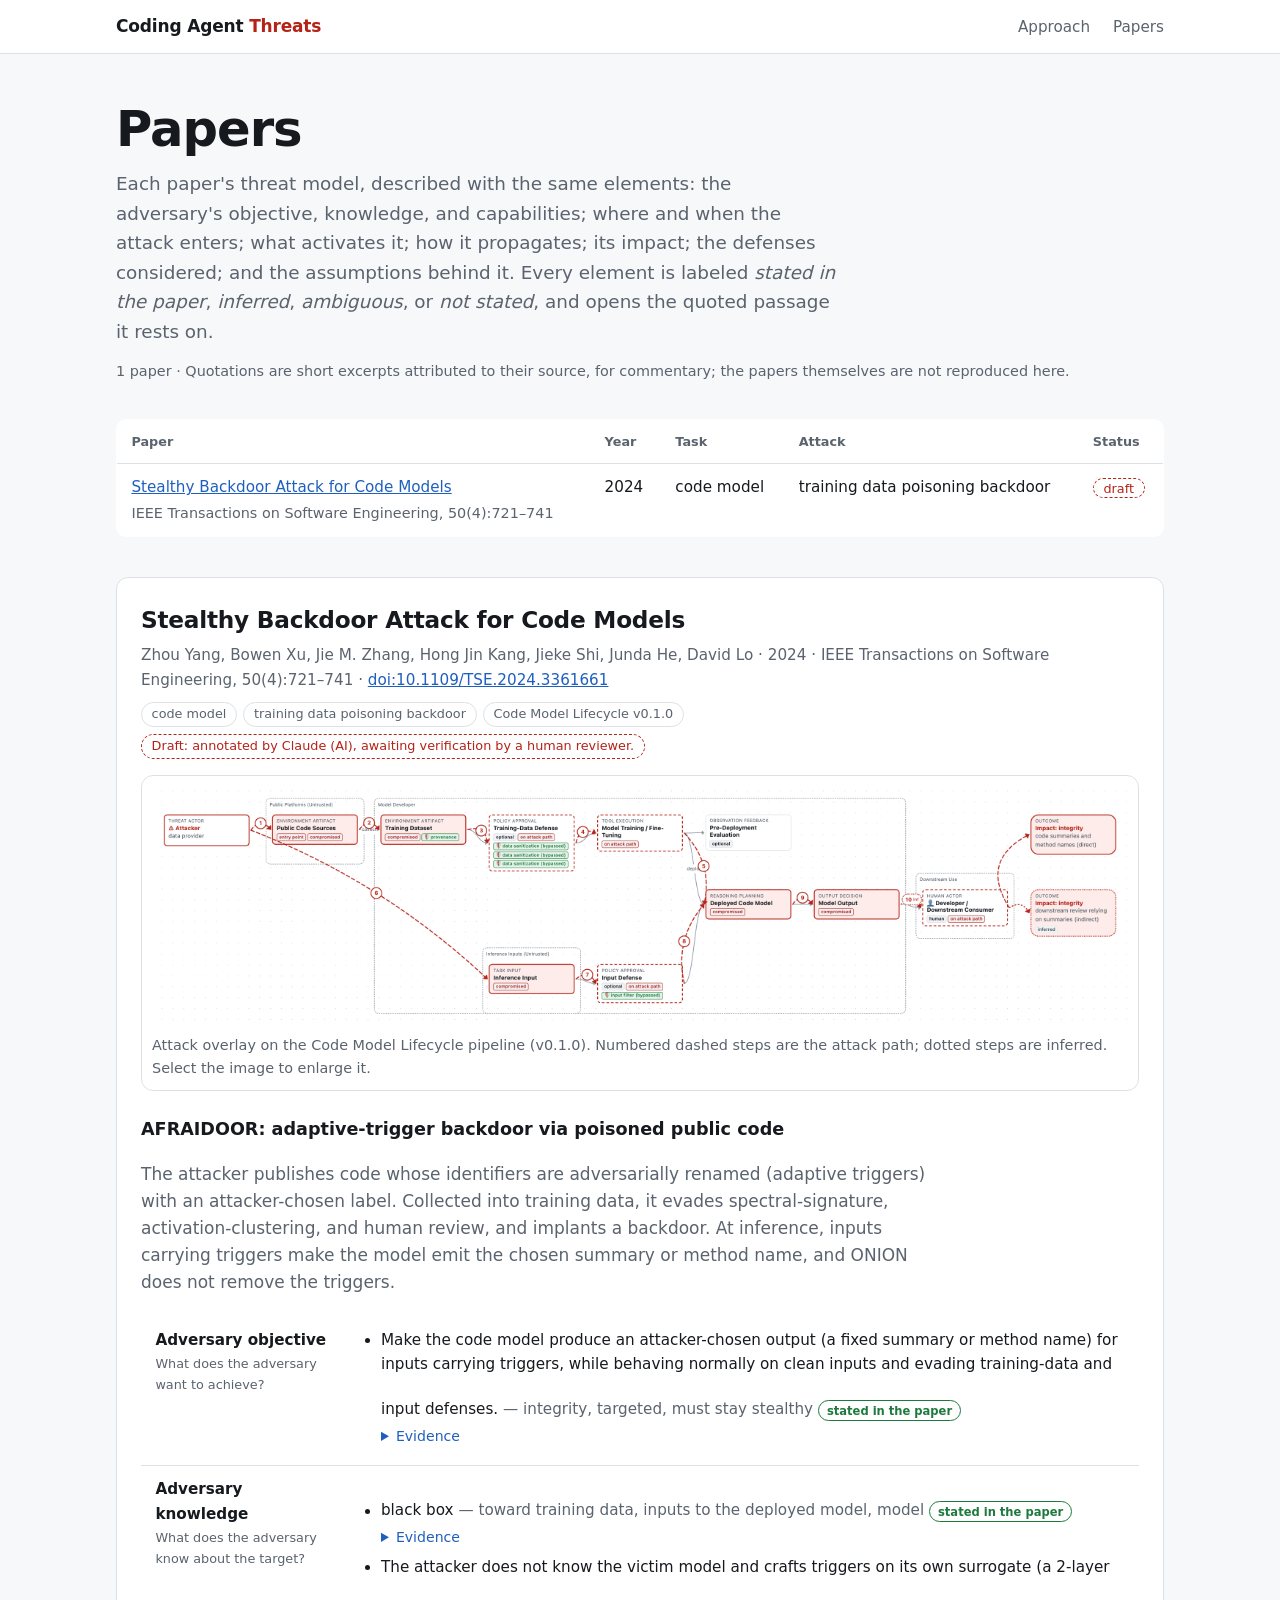
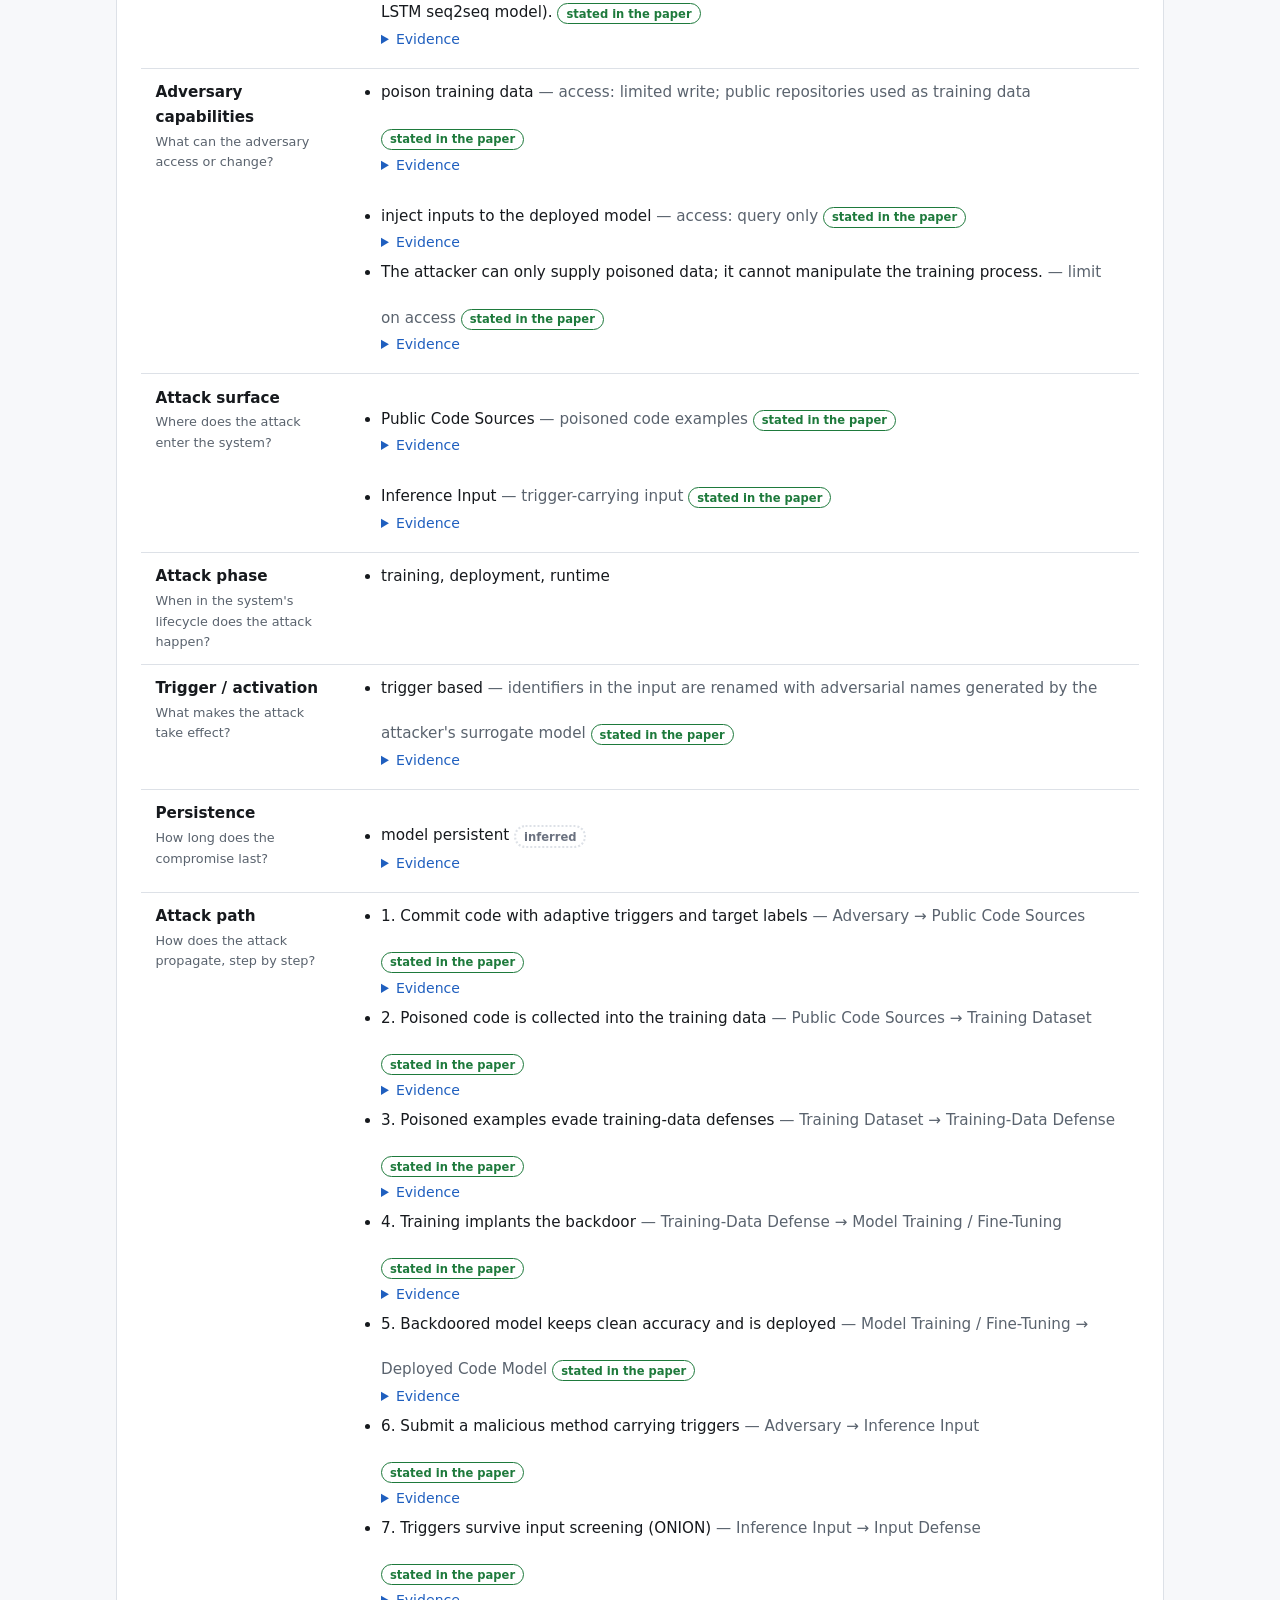
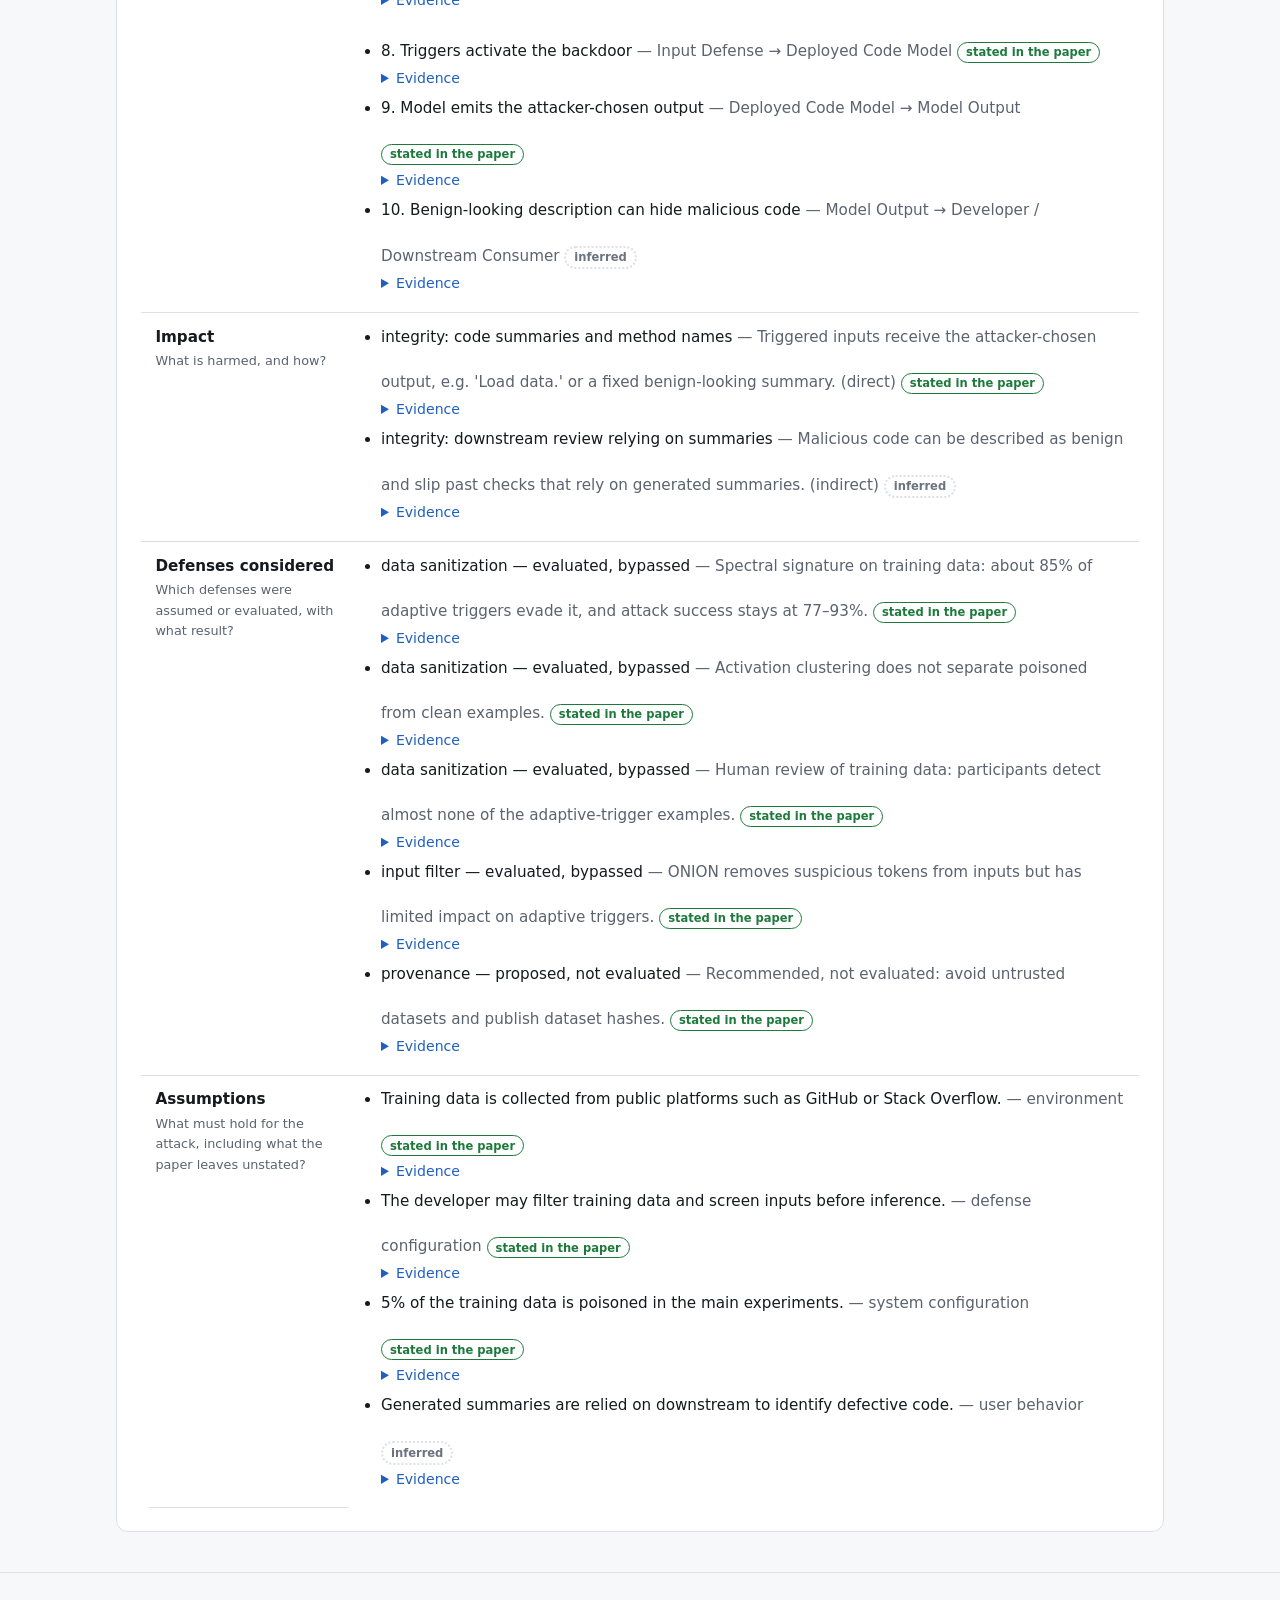
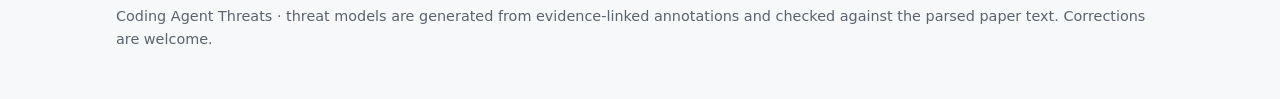
==== commit 2b6dde31: "Remove the roadmap from the public site Co-Authored-By: Claude Opus 5.5 <noreply@anthropic.com>" ====
--- a/papers.html
+++ b/papers.html
@@ -15,7 +15,6 @@
         <a class="brand" href="index.html">Coding Agent <span>Threats</span></a>
         <nav aria-label="Sections">
           <a href="index.html#approach">Approach</a>
-          <a href="index.html#roadmap">Roadmap</a>
           <a href="papers.html" aria-current="page">Papers</a>
         </nav>
       </div>
--- a/assets/site.css
+++ b/assets/site.css
@@ -214,38 +214,6 @@
   overflow-x: auto;
   margin-top: 1.25rem;
 }
-ol.roadmap {
-  list-style: none;
-  padding: 0;
-  margin: 1.5rem 0 0;
-  display: grid;
-  gap: 0.6rem;
-}
-ol.roadmap li {
-  background: var(--surface);
-  border: 1px solid var(--border);
-  border-left: 4px solid var(--border);
-  border-radius: 8px;
-  padding: 0.75rem 1rem;
-}
-ol.roadmap li.done {
-  border-left-color: var(--defense);
-}
-ol.roadmap li.next {
-  border-left-color: var(--attack);
-}
-.tag {
-  font-size: 0.75rem;
-  font-weight: 650;
-  color: var(--muted);
-  margin-left: 0.4rem;
-}
-li.done .tag {
-  color: var(--defense);
-}
-li.next .tag {
-  color: var(--attack);
-}
 footer {
   border-top: 1px solid var(--border);
   padding: 2rem 0 3rem;
